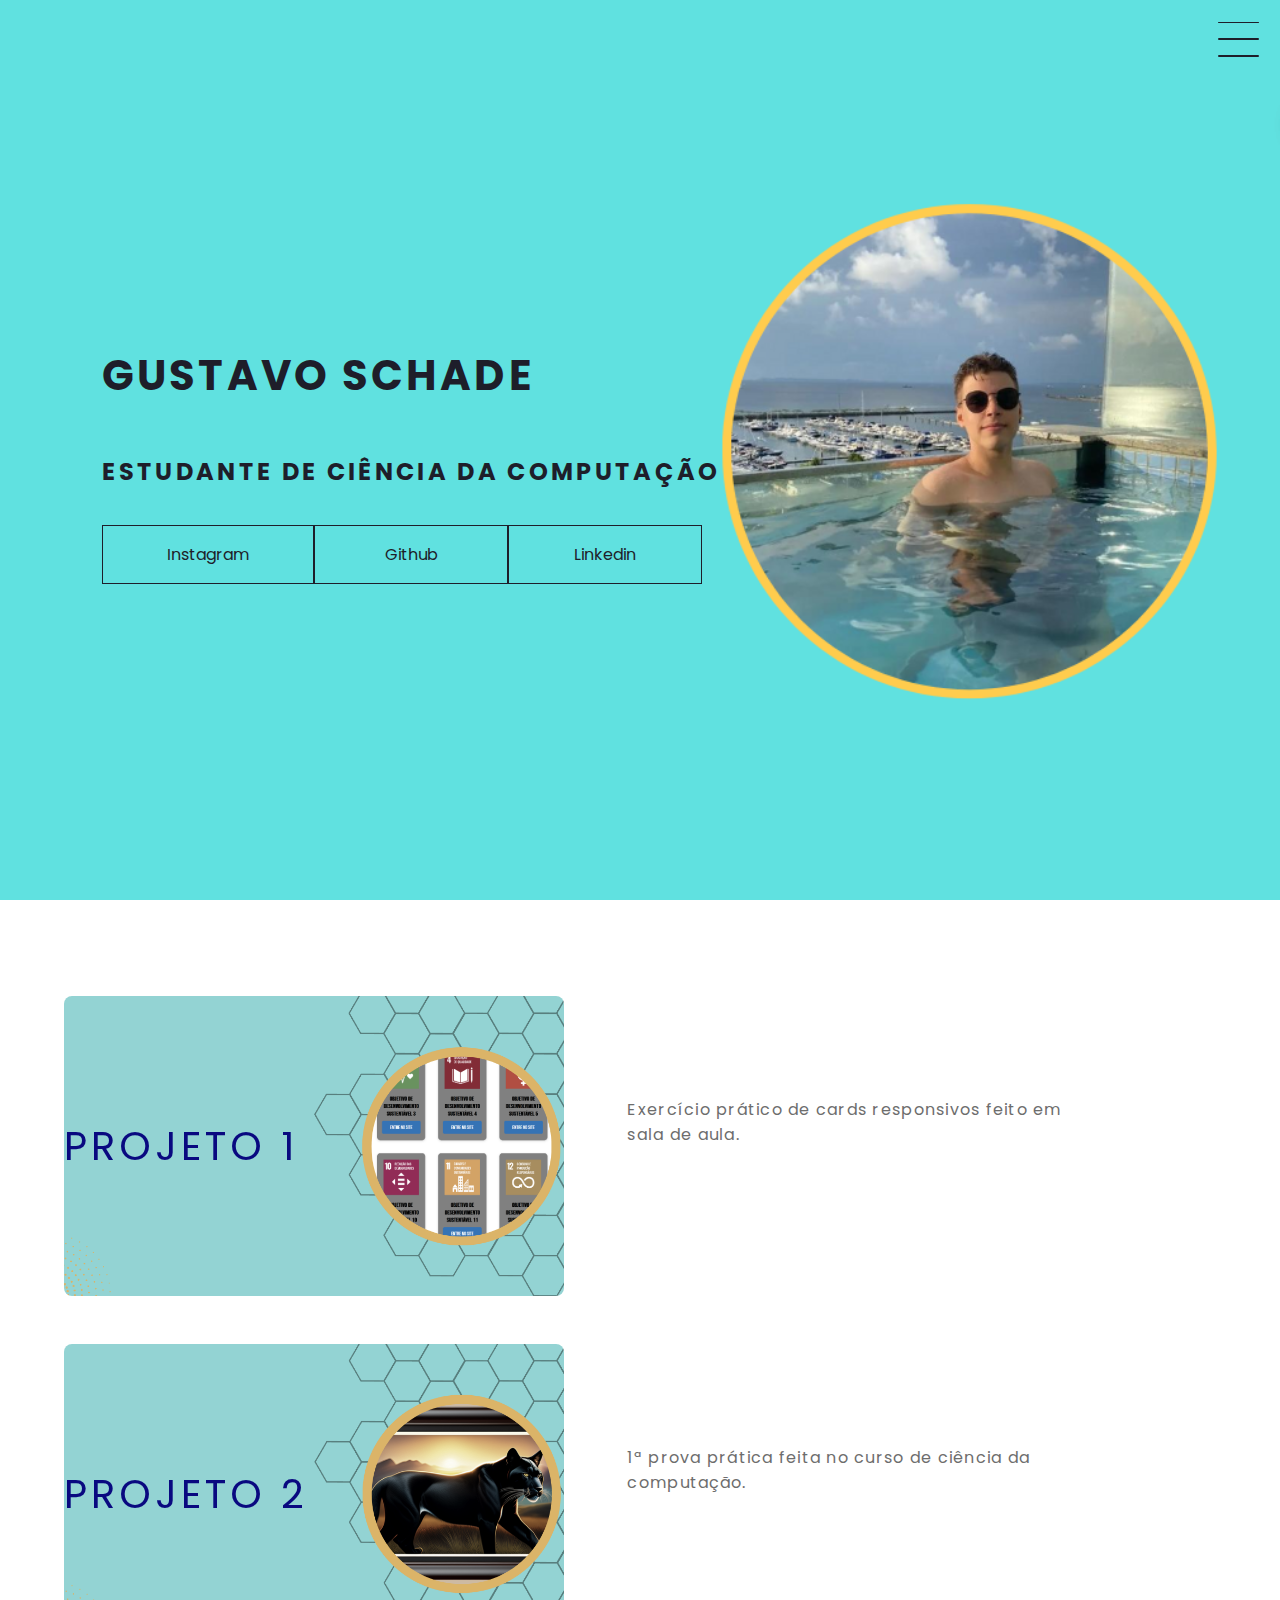
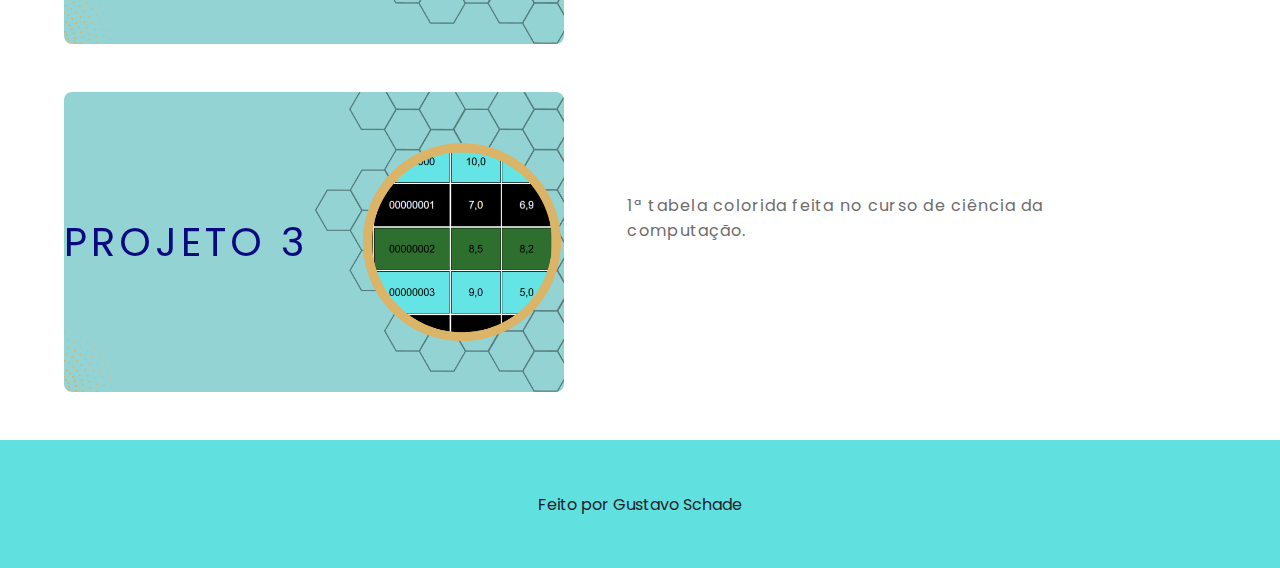
==== index.html @ 3cd2a9a5 "Add files via upload" ====
<!DOCTYPE html>
<html lang="en">
<head>
    <meta charset="UTF-8">
    <meta http-equiv="X-UA-Compatible" content="IE=edge">
    <meta name="viewport" content="width=device-width, initial-scale=1.0">
    <link rel="stylesheet" href="index.css">
    <link rel="stylesheet" href="body.html">
    <link rel="stylesheet" href="projetos.html">
    <link rel="icon" type="image/x-icon"  href="./canva - 07 (logo).png">
    <title>Portfólio | Gustavo Schade</title>
</head>
<body>
    <header class="header-container">
        <div class="header">
            <div class="checkbox-container">
                <div class="checkbox-wrapper">
                     <input type="checkbox" id="toggle">
                     <label class="checkbox" for="toggle">
                        <div class="trace"></div>
                        <div class="trace"></div>
                        <div class="trace"></div>
                     </label>
                     <div class="menu"></div>
                     <nav class="menu-items">
                         <ul>
                            <li>
                               <a href="#">Home</a>
                            </li>
                            <li>
                               <a href="body.html">Sobre</a> 
                            </li>
                            <li>
                               <a href="projetos.html">Projetos</a>
                            </li>
                         </ul>
                     </nav>
                </div>
            </div>
        </div>
        <h1>Gustavo Schade</h1>
        <h2>Estudante de Ciência da Computação</h2>
        <div class="social-media">
            <a href="https://www.instagram.com/gus_schade/" target="_blank">Instagram</a>
            <a href="https://github.com/guschade" target="_blank">Github</a>
            <a href="https://www.linkedin.com/in/gustavo-schade-2a53b0177/" target="_blank">Linkedin</a>
        </div>
    </header>
    <main class="container">
       <div class="card-container">
           <div class="card1">
                <div class="card-wrapper">
                    <a href="https://nacoes-unidas-20-correto.guschade.repl.co" target="_blank">Projeto 1</a>
                    <p>Veja!</p>
              </div>
           </div>
           <div class="card-text">
            <a href="https://nacoes-unidas-20-correto.guschade.repl.co" target="_blank">Exercício prático de cards responsivos feito
                em sala de aula.</a>
            </a>
           </div>
       </div>
       <div class="card-container">
            <div class="card2">
                <div class="card-wrapper">
                    <a href="https://test.guschade.repl.co" target="_blank">Projeto 2</a>
                    <p>Veja!</p>
               </div>
            </div>
            <div class="card-text">
             <a href="https://test.guschade.repl.co" target="_blank">1ª prova prática feita no curso de ciência da computação.</a>
            </div>
       </div>
        <div class="card-container"> 
            <div class="card3">
                <div class="card-wrapper">
                    <a href="https://colors-student-grades-240423.guschade.repl.co/" target="_blank">Projeto 3</a>
                        <p>Veja!</p>
                </div>
            </div>
            <div class="card-text">
             <a href="https://colors-student-grades-240423.guschade.repl.co/" target="_blank">1ª tabela colorida feita no curso de ciência da computação.</a>
            </div>
        </div>       
    </main>
    <footer class="footer">
      Feito por Gustavo Schade 
    </footer>
</body>
</html>
---- index.css ----
@import url("https://fonts.googleapis.com/css2?family=Poppins:wght@500&display=swap");

body {
  color: #1e1e2a;
  font-family: "Poppins", sans-serif;
  margin: 0;
  padding: 0;
}

/* HEADER */

.header-container {
  align-items: flex-start;
  background-color: #60e1e0;
  background-image: url("./canva\ -\ 08.png");
  background-position: center;
  background-repeat: no-repeat;
  background-size: contain;
  box-sizing: border-box;
  display: flex;
  flex-direction: column;
  height: 100vh;
  justify-content: center;
  padding: 0 8vw;
  position: relative;
  width: 100vw;
}

h1 {
  font-size: 3.26vw;
  letter-spacing: 0.26vw;
  text-transform: uppercase;
}

h2 {
  letter-spacing: 0.26vw;
  text-transform: uppercase;
}

.social-media {
  display: flex;
  margin-top: 1rem;
}

.social-media a {
  align-items: center;
  border: 0.065vw solid #1e1e2a;
  color: #1e1e2a;
  display: flex;
  justify-content: center;
  min-width: 4rem;
  padding: 1rem 4rem;
  text-decoration: none;
  transition: 0.5s ease-in-out;
}

a:hover {
  background-color: #ffffff;
}

/* MENU HAMBURGUER */

.checkbox-container {
  align-items: center;
  display: flex;
  justify-content: center;
}

.checkbox {
  cursor: pointer;
  display: flex;
  height: 6.51vw;
  justify-content: center;
  position: absolute;
  right: 0;
  top: 0;
  transition: 400ms ease-in-out 0s;
  width: 6.51vw;
  z-index: 9999;
}

.checkbox .trace {
  background-color: #1e1e2a;
  border-radius: 0.26vw;
  height: 0.13vw;
  position: absolute;
  transition: 0.5s ease-in-out;
  width: 3.25vw;
}

.checkbox .trace:nth-child(1) {
  top: 1.7vw;
  transform: rotate(0);
}

.checkbox .trace:nth-child(2) {
  top: 3vw;
  transform: rotate(0);
}

.checkbox .trace:nth-child(3) {
  top: 4.3vw;
  transform: rotate(0);
}

#toggle {
  display: none;
}

/* MENU */

.menu {
  background-color: transparent;
  border-radius: 50%;
  box-shadow: 0px 0px 0px 0px #ffffff;
  height: 0.56vh;
  position: absolute;
  right: 1.95vw;
  top: 1.82vw;
  transition: 400ms ease-in-out 0s;
  width: 0.65vw;
  z-index: -1;
}

.menu-items {
  position: fixed;
  top: 0;
  left: 0;
  width: 100%;
  height: 100vh;
  display: flex;
  justify-content: center;
  align-items: center;
  z-index: 2;
  opacity: 0;
  visibility: hidden;
  transition: 400ms ease-in-out 0s;
}

.menu-items ul {
  list-style-type: none;
}

.menu-items ul li a {
  color: #1e1e2a;
  font-size: 2.6vw;
  letter-spacing: 0.26vw;
  margin: 0.65vw 0;
  text-decoration: none;
  text-transform: uppercase;
}

/* ANIMAÇÃO DO MENU */

#toggle:checked + .checkbox .trace:nth-child(1) {
  top: 47px;
  transform: rotate(45deg);
}

#toggle:checked + .checkbox .trace:nth-child(2) {
  opacity: 0;
  transform: translate(-100px);
  visibility: hidden;
  width: 30px;
}

#toggle:checked + .checkbox .trace:nth-child(3) {
  top: 48px;
  transform: rotate(-45deg);
}

#toggle:checked + .checkbox {
  background-color: #ffffff;
}

#toggle:checked ~ .menu {
  box-shadow: 0px 0px 0px 100vmax #ffffff;
  z-index: 1;
}

#toggle:checked ~ .menu-items {
  opacity: 1;
  visibility: visible;
}

/* CARDS */

.container {
  display: flex;
  flex-direction: column;
  height: auto;
  justify-content: space-evenly;
  margin: 3rem 0;
  width: 100%;
}

.card-container {
  display: flex;
  justify-content: space-evenly;
  align-items: center;
  width: 90%;
}

.card1 {
  width: 500px;
  height: 300px;
  border-radius: 8px;
  margin: 3rem 0 0 0;
  display: flex;
  align-items: center;
  justify-content: left;
  background-color: #60e1e0;
  background-image: url("./canva\ -\ 12+1.png");
  background-position: center;
  background-size: cover;
  background-repeat: no-repeat;
  filter: grayscale(0.5);
  color: #1e1e2a;
  cursor: pointer;
  transition: 0.5s ease-in-out;
}

.card2 {
  width: 500px;
  height: 300px;
  border-radius: 8px;
  margin: 3rem 0 0 0;
  display: flex;
  align-items: center;
  justify-content: left;
  background-color: #60e1e0;
  background-image: url("./canva\ -\ 14.png");
  background-position: center;
  background-size: cover;
  background-repeat: no-repeat;
  filter: grayscale(0.5);
  color: #1e1e2a;
  cursor: pointer;
  transition: 0.5s ease-in-out;
}

.card3 {
  width: 500px;
  height: 300px;
  border-radius: 8px;
  margin: 3rem 0 0 0;
  display: flex;
  align-items: center;
  justify-content: left;
  background-color: #60e1e0;
  background-image: url("./canva\ -\ 15.png");
  background-position: center;
  background-size: cover;
  background-repeat: no-repeat;
  filter: grayscale(0.5);
  color: #1e1e2a;
  cursor: pointer;
  transition: 0.5s ease-in-out;
}

.card-text {
  width: 40%;
  letter-spacing: 1px;
  color: rgb(109, 109, 109);
  text-decoration: none;
}

.card-text a {
  width: 40%;
  letter-spacing: 0.14vh;
  color: rgb(109, 109, 109);
  text-decoration: none;
}

.card-wrapper {
  text-align: center;
  display: flex;
  flex-direction: column;
  justify-content: center;
  align-items: center;
  position: relative;
}

.card-wrapper::before {
  content: "";
  position: absolute;
  height: 14.22vh;
  width: 6.51vw;
  border-radius: 50%;
  display: block;
  border: 1 px solid #ffffff;
  opacity: 0;
  transition: 0.5s ease-in-out;
}

.card-wrapper a {
  font-size: 40px;
  text-transform: uppercase;
  letter-spacing: 4px;
  margin: 0;
  transition: 0, 5s ease-in-out;
  text-decoration: none;
}

.card-wrapper p {
  font-size: 0;
  visibility: visible;
  opacity: 0;
  font-weight: bold;
  text-transform: uppercase;
  transition: 0.5s ease-in-out;
}

.card:hover {
  filter: unset;
}

.card:hover > .card-wrapper::before {
  height: 20vw;
  width: 20vw;
  opacity: 1;
}

.card:hover > .card-wrapper p {
  opacity: 1;
  visibility: visible;
  font-size: 2vh;
}

/* FOOTER */

.footer {
  width: 100%;
  height: 10vw;
  background-color: #60e1e0;
  display: flex;
  align-items: center;
  justify-content: center;
  color: #1e1e2a;
}

/* RESPONSIVIDADE */

@media screen and (max-width: 768px) {
  /* HEADER */
  .header-container {
    background-position: top;
    background-image: url("");
    height: auto;
    padding: 1rem;
  }

  h1 {
    font-size: 2rem;
    margin: 0;
  }

  h2 {
    font-size: 1.5rem;
    margin: 0;
  }

  .social-media {
    margin-top: 0.5rem;
  }

  .social-media a {
    font-size: 1rem;
    min-width: 3rem;
    padding: 0.5rem 1rem;
  }

  /* MENU */

  .menu {
    background-color: transparent;
    border-radius: 50%;
    box-shadow: 0px 0px 0px 0px #ffffff;
    height: 0.56vh;
    position: absolute;
    right: 1.95vw;
    top: 1.82vw;
    transition: 400ms ease-in-out 0s;
    width: 0.65vw;
    z-index: -1;
  }

  .menu-items {
    position: fixed;
    top: 0;
    left: 0;
    width: 100%;
    height: 100vh;
    display: flex;
    justify-content: center;
    align-items: center;
    z-index: 2;
    opacity: 0;
    visibility: hidden;
    transition: 400ms ease-in-out 0s;
  }

  .menu-items ul {
    list-style-type: none;
  }

  .menu-items ul li a {
    color: #1e1e2a;
    font-size: 5vw;
    letter-spacing: 0.26vw;
    margin: 0.65vw 0;
    text-decoration: none;
    text-transform: uppercase;
    justify-content: center;
    align-items: center;
  }

  /* ANIMAÇÃO DO MENU */

  #toggle:checked + .checkbox .trace:nth-child(1) {
    top: 47px;
    transform: rotate(45deg);
  }

  #toggle:checked + .checkbox .trace:nth-child(2) {
    opacity: 0;
    transform: translate(-100px);
    visibility: hidden;
    width: 30px;
  }

  #toggle:checked + .checkbox .trace:nth-child(3) {
    top: 48px;
    transform: rotate(-45deg);
  }

  #toggle:checked + .checkbox {
    background-color: #ffffff;
  }

  #toggle:checked ~ .menu {
    box-shadow: 0px 0px 0px 100vmax #ffffff;
    z-index: 1;
  }

  #toggle:checked ~ .menu-items {
    opacity: 1;
    visibility: visible;
  }

  /* MENU HAMBURGUER */
  .checkbox {
    height: 4rem;
    width: 4rem;
  }

  .checkbox .trace {
    height: 0.8rem;
    width: 3.2rem;
  }

  #toggle:checked ~ .menu {
    height: 0.5rem;
    width: 0.6rem;
    right: 1rem;
    top: 1.3rem;
  }

  /* CARDS */
  .container {
    margin: 2rem 0;
  }

  .card-container {
    flex-direction: column;
    align-items: center;
    width: 100%;
  }

  .card1 {
    width: 90%;
    height: 30vh;
    margin: 2rem 0;
    background-image: url(./canva\ -\ 25.png);
    justify-content: center;
    align-items: flex-end;
  }

  .card2 {
    width: 90%;
    height: 30vh;
    margin: 2rem 0;
    background-image: url(./canva\ -\ 23.png);
    justify-content: center;
    align-items: flex-end;
  }

  .card3 {
    width: 90%;
    height: 30vh;
    margin: 2rem 0;
    background-image: url(./canva\ -\ 24.png);
    justify-content: center;
    align-items: flex-end;
  }
}
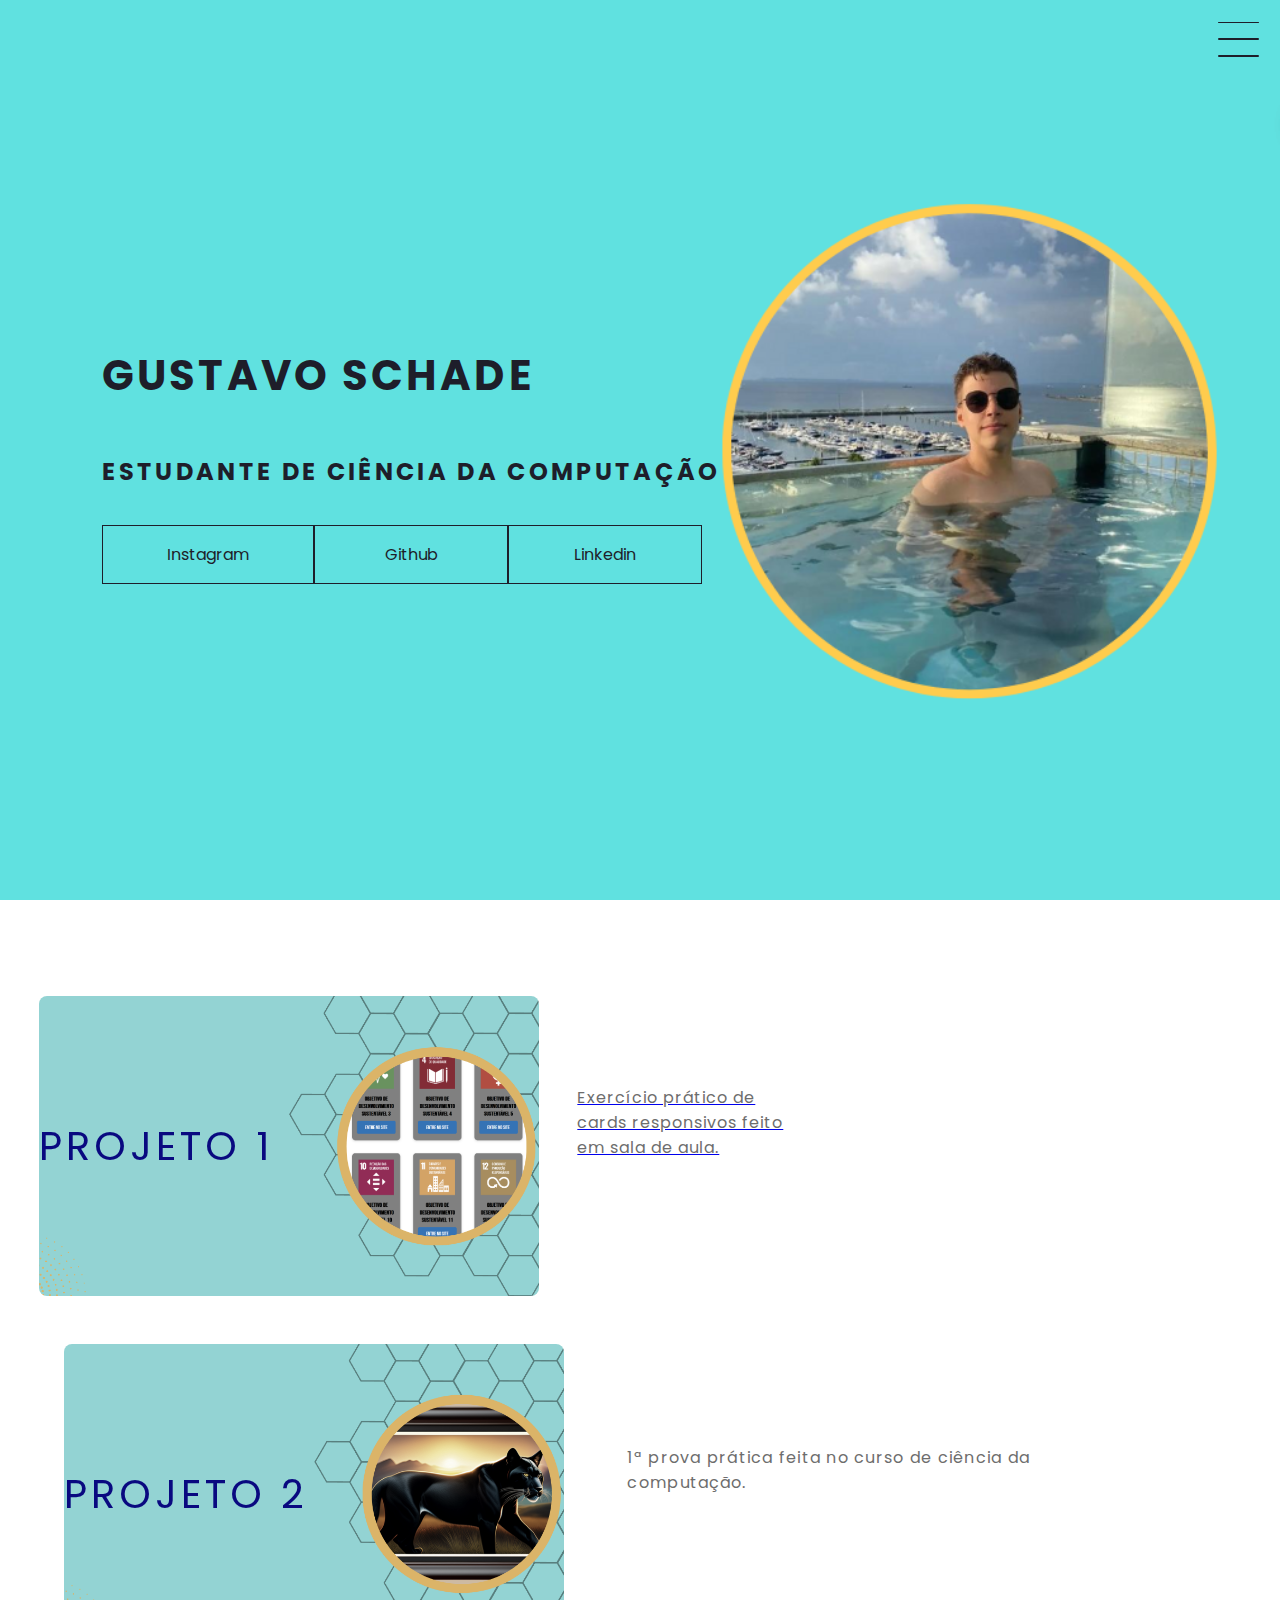
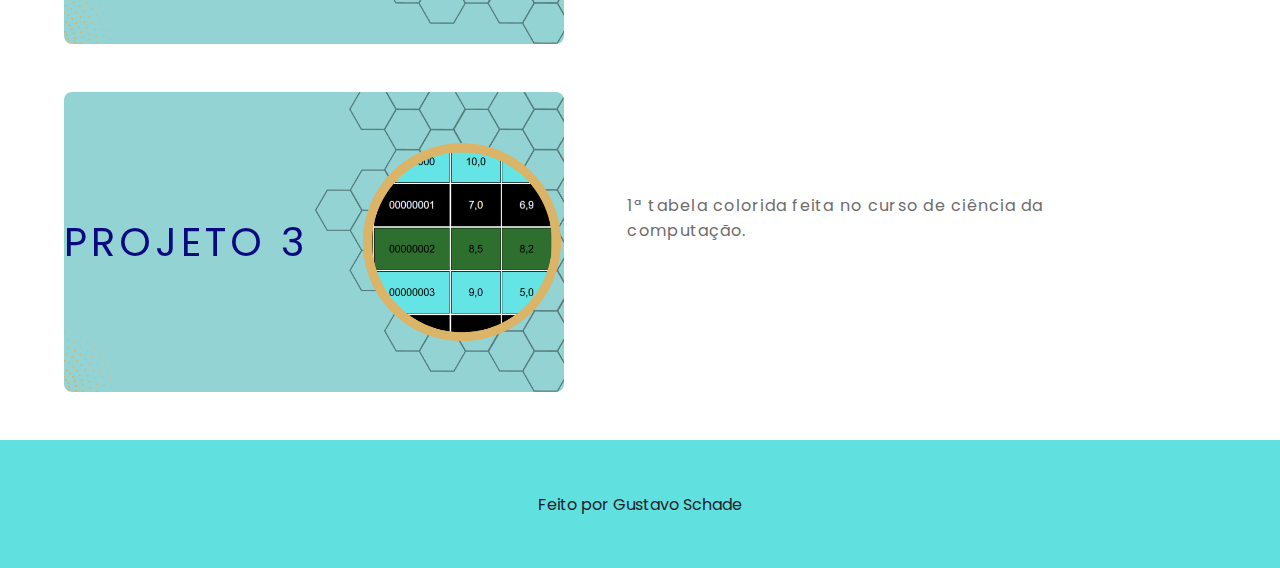
==== commit 57613ee4: "Update index.html" ====
--- a/index.html
+++ b/index.html
@@ -54,11 +54,12 @@
                     <p>Veja!</p>
               </div>
            </div>
-           <div class="card-text">
-            <a href="https://nacoes-unidas-20-correto.guschade.repl.co" target="_blank">Exercício prático de cards responsivos feito
-                em sala de aula.</a>
+           <a href="https://nacoes-unidas-20-correto.guschade.repl.co" target="_blank">
+                <div class="card-text">Exercício prático de cards responsivos feito
+                em sala de aula.
+                </div>
             </a>
-           </div>
+          
        </div>
        <div class="card-container">
             <div class="card2">
@@ -87,4 +88,4 @@
       Feito por Gustavo Schade 
     </footer>
 </body>
-</html>+</html>
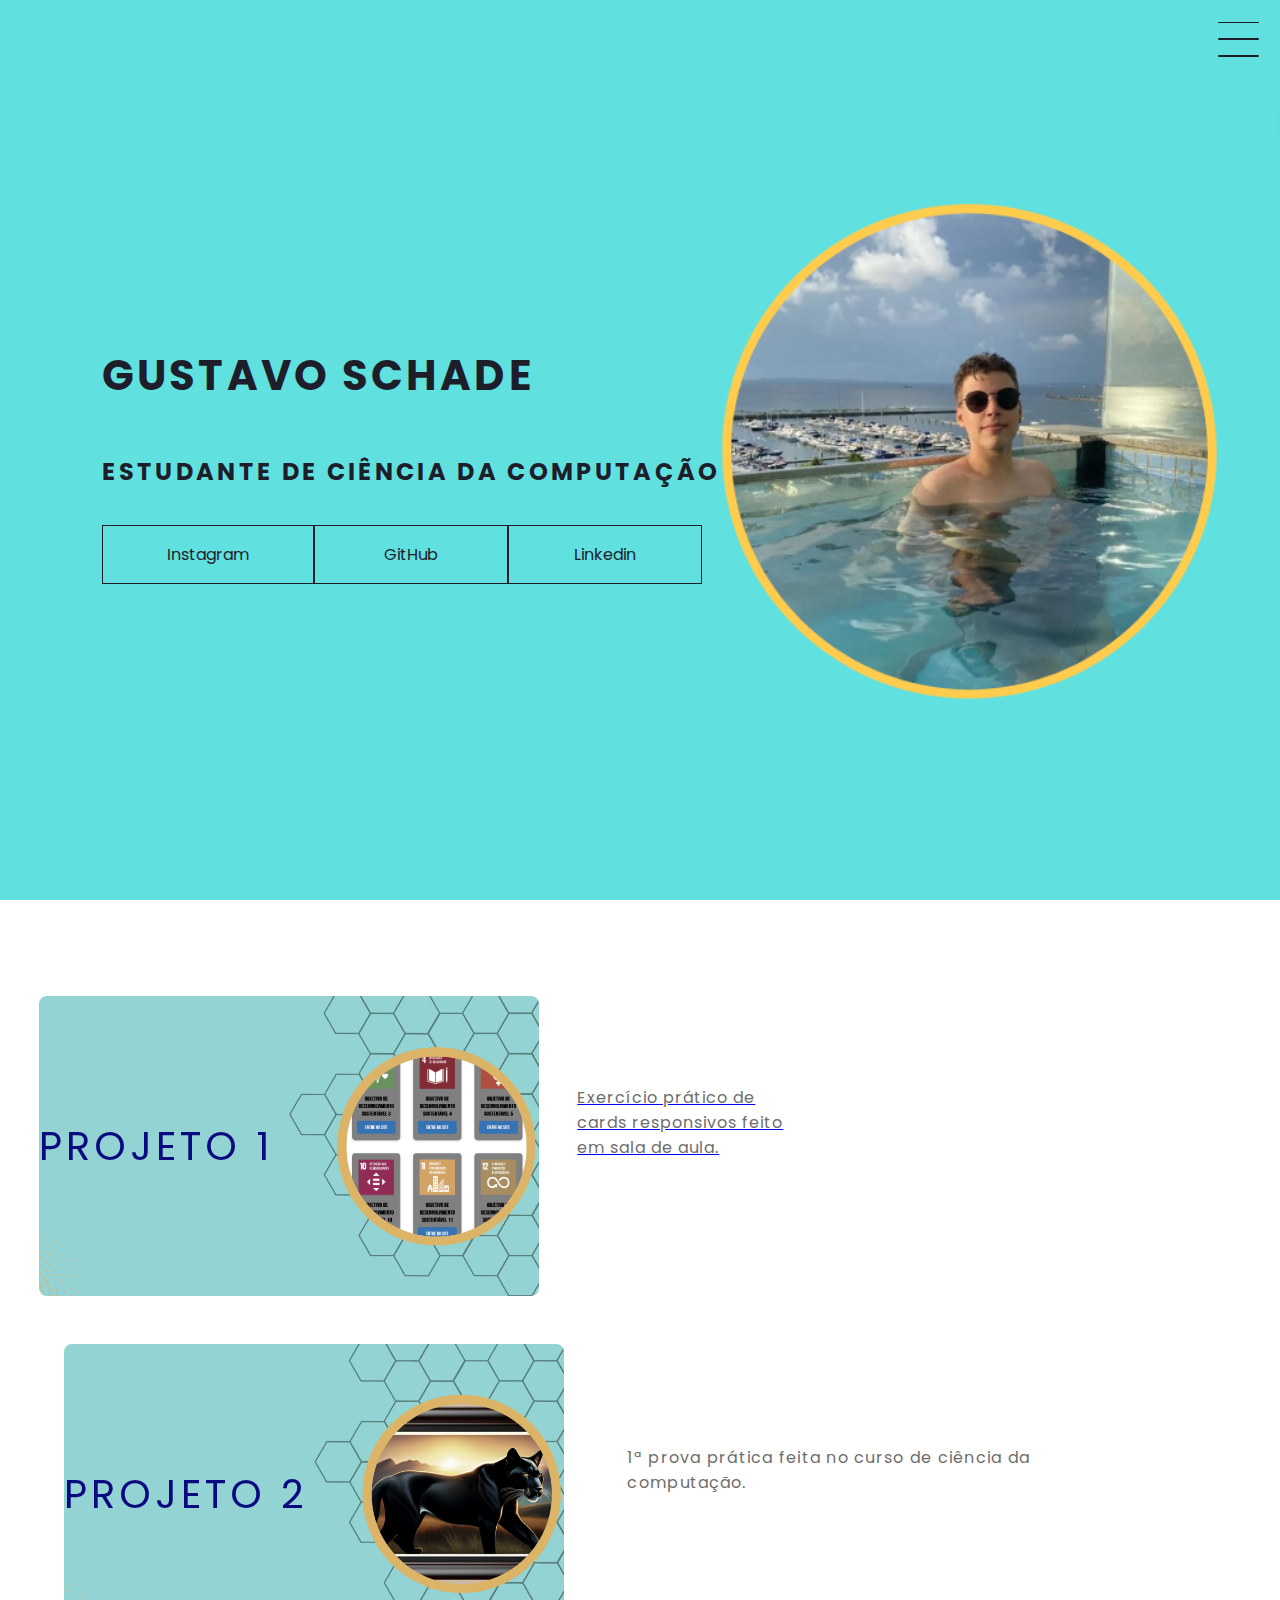
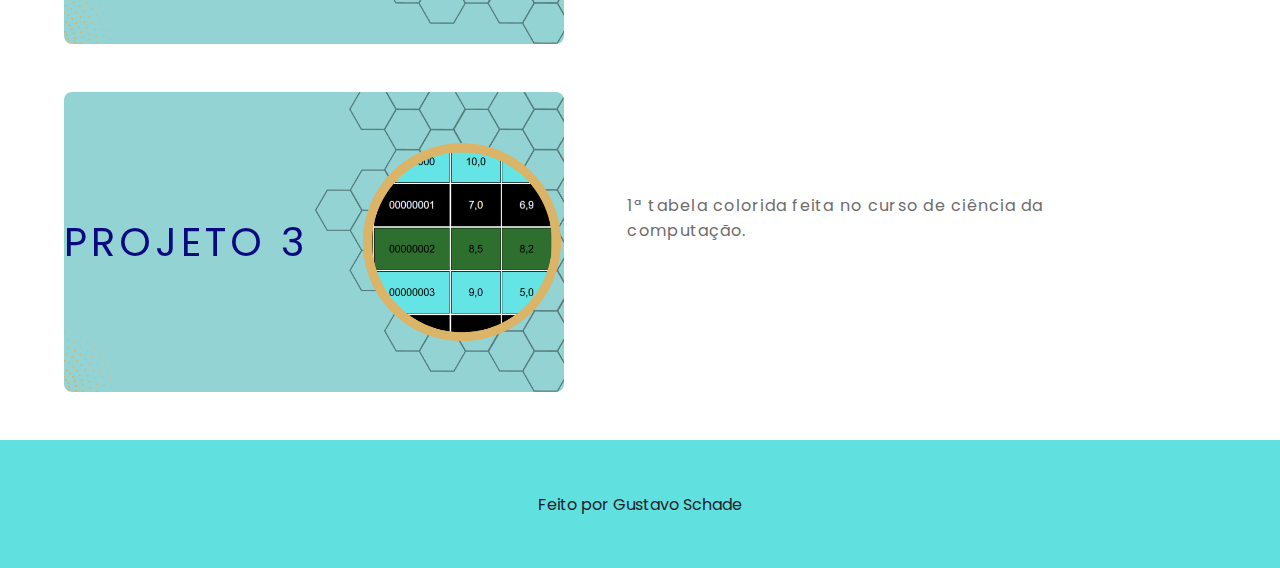
==== commit c66f6dfb: "Atualizar o index.html" ====
--- a/index.html
+++ b/index.html
@@ -42,7 +42,7 @@
         <h2>Estudante de Ciência da Computação</h2>
         <div class="social-media">
             <a href="https://www.instagram.com/gus_schade/" target="_blank">Instagram</a>
-            <a href="https://github.com/guschade" target="_blank">Github</a>
+            <a href="https://github.com/guschade" target="_blank">GitHub</a>
             <a href="https://www.linkedin.com/in/gustavo-schade-2a53b0177/" target="_blank">Linkedin</a>
         </div>
     </header>
